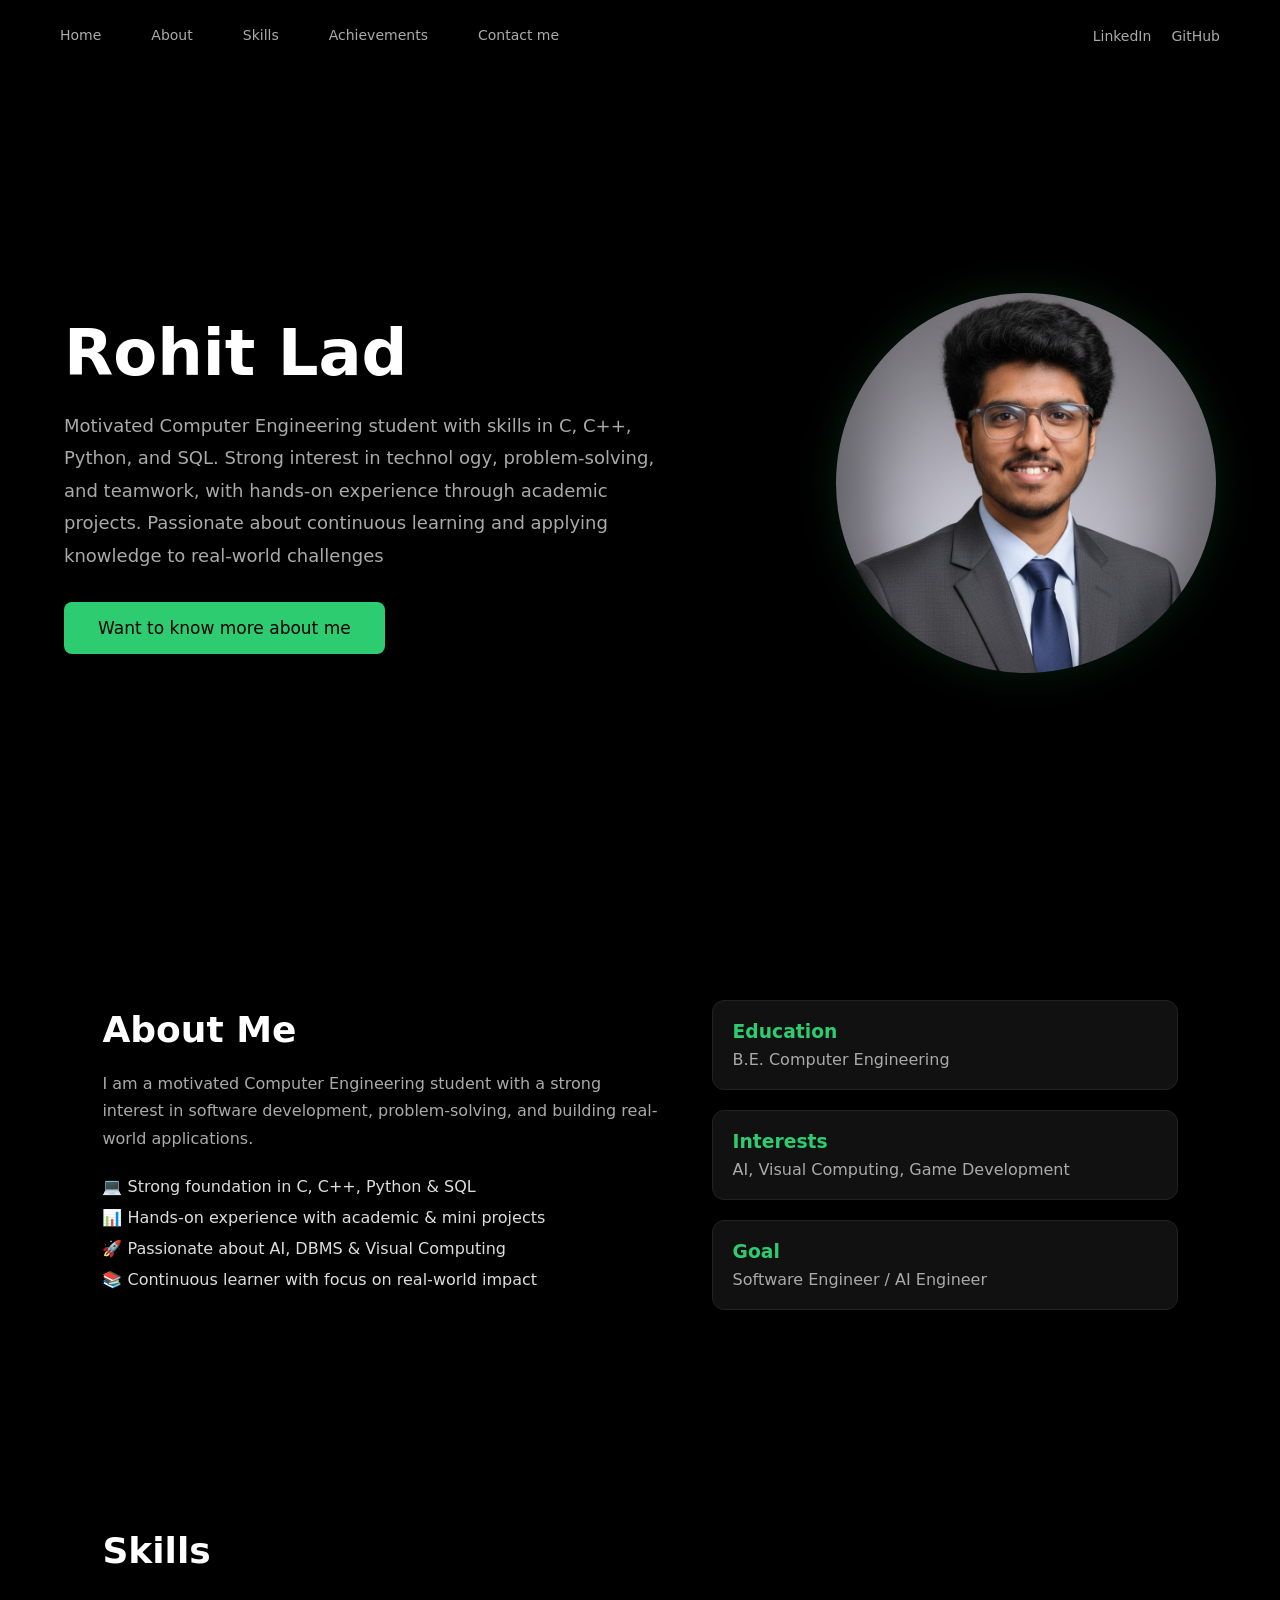
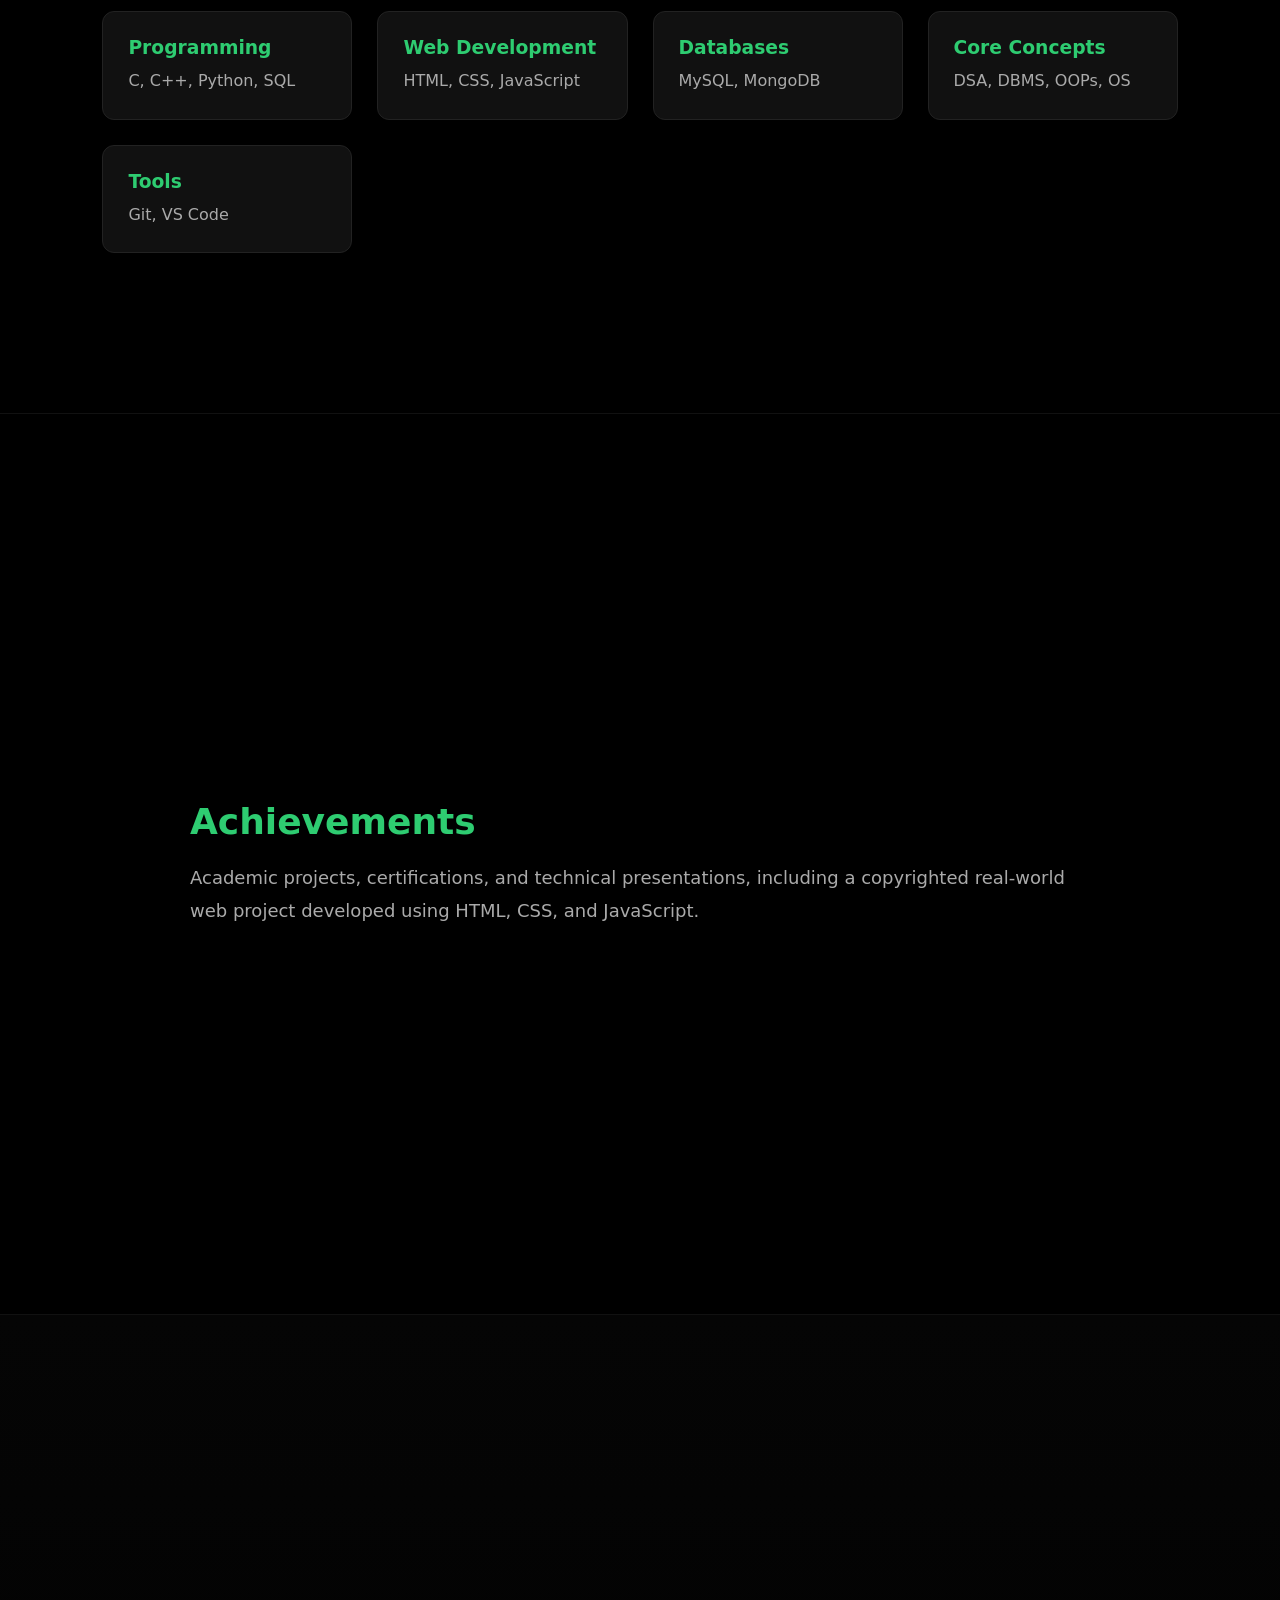
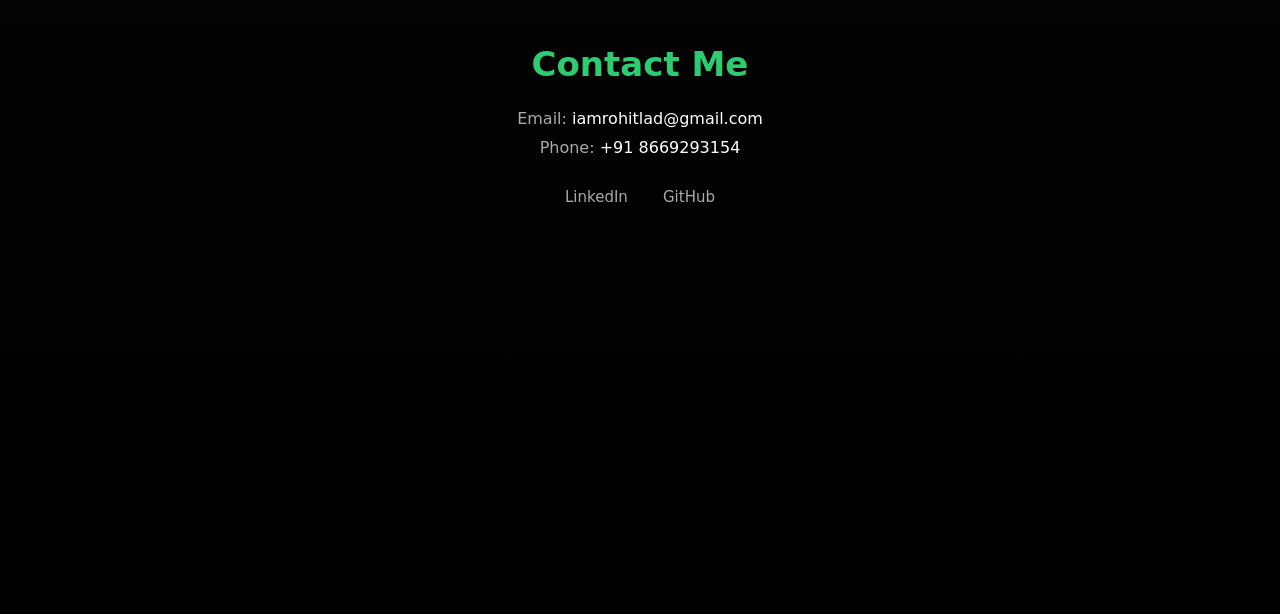
==== profile-website/index.html @ 9d4be301 "Initial commit: added repository structure" ====
<!DOCTYPE html>
<html lang="en">
<head>
    <meta charset="UTF-8">
    <meta name="viewport" content="width=device-width, initial-scale=1.0">
    <title>Rohit Lad | Portfolio</title>
    <link rel="stylesheet" href="style.css">
</head>
<body>
<!-- NAVBAR -->
<header class="navbar">
    <ul class="nav-center">
    <li><a href="#home" class="nav-link">Home</a></li>
    <li><a href="#about" class="nav-link">About</a></li>
    <li><a href="#skills" class="nav-link">Skills</a></li>
    <li><a href="#achievements" class="nav-link">Achievements</a></li>
    <li><a href="#contact" class="nav-link">Contact me</a></li>
</ul>


    <div class="nav-right">
        <a href="https://www.linkedin.com/in/rohit-lad-b9418b259/" target="_blank">LinkedIn</a>
        <a href="https://github.com/Ladrohit4492" target="_blank">GitHub</a>
    </div>
</header>


<section class="hero" id="home">
    <div class="hero-container">

        <div class="hero-left">
            <h1>Rohit Lad</h1>
            <p>
                Motivated Computer Engineering student with skills in C, C++, Python, and SQL. Strong interest in technol
ogy, problem-solving, and teamwork, with hands-on experience through academic projects. Passionate about
continuous learning and applying knowledge to real-world challenges
            </p>
            <button>Want to know more about me </button>
        </div>

        <div class="hero-right">
            <img src="assets/images/profile.png" alt="Profile Image">
        </div>

    </div>
</section>
<!-- About Me Section -->
<section class="about" id="about">
    <div class="about-container">

        <div class="about-left">
            <h2>About Me</h2>
            <p class="about-intro">
                I am a motivated Computer Engineering student with a strong
                interest in software development, problem-solving, and
                building real-world applications.
            </p>

            <ul class="about-points">
                <li>💻 Strong foundation in C, C++, Python & SQL</li>
                <li>📊 Hands-on experience with academic & mini projects</li>
                <li>🚀 Passionate about AI, DBMS & Visual Computing</li>
                <li>📚 Continuous learner with focus on real-world impact</li>
            </ul>
        </div>

        <div class="about-right">
            <div class="about-card">
                <h3>Education</h3>
                <p>B.E. Computer Engineering</p>
            </div>

            <div class="about-card">
                <h3>Interests</h3>
                <p>AI, Visual Computing, Game Development</p>
            </div>

            <div class="about-card">
                <h3>Goal</h3>
                <p>Software Engineer / AI Engineer</p>
            </div>
        </div>

    </div>
</section>

<!-- Skills Section -->
<section class="skills" id="skills">
    <h2>Skills</h2>

    <div class="skills-container">

        <div class="skill-card">
            <h3>Programming</h3>
            <p>C, C++, Python, SQL</p>
        </div>

        <div class="skill-card">
            <h3>Web Development</h3>
            <p>HTML, CSS, JavaScript</p>
        </div>

        <div class="skill-card">
            <h3>Databases</h3>
            <p>MySQL, MongoDB</p>
        </div>

        <div class="skill-card">
            <h3>Core Concepts</h3>
            <p>DSA, DBMS, OOPs, OS</p>
        </div>

        <div class="skill-card">
            <h3>Tools</h3>
            <p>Git, VS Code</p>
        </div>

    </div>
</section>

<section class="achievements" id="achievements">
    <div class="achievements-container">
        <h2>Achievements</h2>
        <p>
            Academic projects, certifications, and technical presentations,
            including a copyrighted real-world web project developed using
            HTML, CSS, and JavaScript.
        </p>
    </div>
</section>
<section class="contact" id="contact">
    <div class="contact-container">
        <h2>Contact Me</h2>
        <p>Email: <span>iamrohitlad@gmail.com</span></p>
        <p>Phone: <span>+91 8669293154</span></p>

        <div class="contact-links">
            <a href="https://www.linkedin.com/in/rohit-lad-b9418b259/" target="_blank">LinkedIn</a>
            <a href="https://github.com/Ladrohit4492" target="_blank">GitHub</a>
        </div>
    </div>
</section>




<script src="script.js"></script>
</body>
</html>
---- profile-website/style.css ----
* {
    margin: 0;
    padding: 0;
    box-sizing: border-box;
    font-family: system-ui, sans-serif;
}

body {
    background-color: #000;
    color: #fff;
}
html {
    scroll-behavior: smooth;
}
section {
    scroll-margin-top: 90px;
}
section {
    padding-top: 120px;
    padding-bottom: 120px;
}


/* NAVBAR */
.navbar {
    position: sticky;
    top: 0;
    z-index: 1000;

    height: 70px;
    padding: 0 60px;

    display: flex;
    align-items: center;
    justify-content: space-between;

    background: rgba(0, 0, 0, 0.85);
    backdrop-filter: blur(10px);
}

.nav-left {
    font-weight: bold;
    font-size: 20px;
}

.nav-center {
    list-style: none;
    display: flex;
    gap: 50px;
    color: #aaa;
    font-size: 14px;
}

.nav-right span {
    margin-left: 15px;
    cursor: pointer;
    color: #aaa;
}

.nav-right a {
    color: #aaa;
    margin-left: 15px;
    text-decoration: none;
    font-size: 14px;
}

.nav-right a:hover {
    color: #fff;
}

.nav-link {
    color:#aaa;
    text-decoration: none;
    transition: color 0.3s;
    -webkit-transition: color 0.3s;
    -moz-transition: color 0.3s;
    -ms-transition: color 0.3s;
    -o-transition: color 0.3s;
}

.nav-link:hover{
    color : #fff;
}

.nav-link.active {
    color: #2ecc71;
    font-weight: 600;
}

/* HERO */
.hero {
    min-height: calc(100vh - 70px);
    display: flex;
    align-items: center;
    justify-content: center;
}

.hero-container {
    width: 90%;
    max-width: 1400px;
    display: flex;
    justify-content: space-between;
    align-items: center;
}

/* LEFT */
.hero-left {
    max-width: 620px;
}

.hero-left h1 {
    font-size: clamp(48px, 5vw, 68px);
    margin-bottom: 20px;
}


.hero-left p {
    color: #aaa;
    line-height: 1.8;
    font-size: 18px;
    max-width: 600px;
    margin-bottom: 30px;
}


.hero-left button {
    background-color: #2ecc71;
    color: #000;
    border: none;
    padding: 16px 34px;
    font-size: 17px;
    border-radius: 8px;
    cursor: pointer;
}


/* WORKED WITH */
.worked-with {
    margin-top: 50px;
}

.worked-with p {
    color: #777;
    font-size: 14px;
    margin-bottom: 15px;
}

.logos {
    display: flex;
    gap: 20px;
}

.logos span {
    padding: 8px 14px;
    border: 1px solid #222;
    border-radius: 6px;
    font-size: 13px;
    color: #888;
}

.hero-right img {
    width: 380px;
    height: 380px;
    border-radius: 50%;
    object-fit: cover;
    box-shadow: 0 0 40px rgba(46, 204, 113, 0.15);
}


.skills {
    padding: 100px 8%;
    background-color: #000;
}

.skills h2 {
    font-size: 36px;
    margin-bottom: 40px;
}

.skills-container {
    display: grid;
    grid-template-columns: repeat(auto-fit, minmax(220px, 1fr));
    gap: 25px;
}

.skill-card {
    background: #111;
    border: 1px solid #222;
    padding: 25px;
    border-radius: 12px;
    transition: transform 0.3s, border 0.3s;
}

.skill-card h3 {
    margin-bottom: 10px;
    color: #2ecc71;
}

.skill-card p {
    color: #aaa;
    line-height: 1.6;
}

.skill-card:hover {
    transform: translateY(-6px);
    border-color: #2ecc71;
}

.about {
    padding: 100px 8%;
    background-color: #000;
}

.about-container {
    display: grid;
    grid-template-columns: 1.2fr 1fr;
    gap: 50px;
    align-items: center;
}

.about h2 {
    font-size: 36px;
    margin-bottom: 20px;
}

.about-intro {
    color: #aaa;
    line-height: 1.7;
    margin-bottom: 25px;
}

.about-points {
    list-style: none;
}

.about-points li {
    margin-bottom: 12px;
    color: #ddd;
}

/* RIGHT SIDE CARDS */
.about-right {
    display: grid;
    grid-template-columns: 1fr;
    gap: 20px;
}

.about-card {
    background: #111;
    border: 1px solid #222;
    padding: 20px;
    border-radius: 12px;
}

.about-card h3 {
    color: #2ecc71;
    margin-bottom: 8px;
}

.about-card p {
    color: #aaa;
}

.bottom-section {
    padding: 100px 8% 120px;
    background: linear-gradient(to bottom, #000, #050505);
}

.bottom-container {
    display: grid;
    grid-template-columns: repeat(auto-fit, minmax(280px, 1fr));
    gap: 40px;
    max-width: 1000px;
    margin: auto;
}

.bottom-card {
    background: #111;
    border: 1px solid #222;
    padding: 35px;
    border-radius: 14px;
    transition: transform 0.3s, border 0.3s;
}

.bottom-card h2 {
    font-size: 26px;
    margin-bottom: 15px;
    color: #2ecc71;
}

.bottom-card p {
    color: #aaa;
    line-height: 1.7;
    margin-bottom: 10px;
}

.bottom-card span {
    color: #fff;
    font-weight: 500;
}

.bottom-card:hover {
    transform: translateY(-6px);
    border-color: #2ecc71;
}

.skills {
    padding: 120px 8% 160px; /* extra bottom padding */
    background-color: #000;
    border-bottom: 1px solid #111;
}

.achievements {
    padding: 0 8%;
    background-color: #000;
}

.achievements-container {
    max-width: 900px;
    margin: auto;
}

.achievements h2 {
    font-size: 36px;
    color: #2ecc71;
    margin-bottom: 20px;
}

.achievements p {
    color: #aaa;
    line-height: 1.8;
    font-size: 18px;
}

.contact {
    padding: 0 8% 80px;
    background: linear-gradient(to top, #000, #050505);
    border-top: 1px solid #111;
}

.contact-container {
    max-width: 900px;
    margin: auto;
    text-align: center;
}

.contact h2 {
    font-size: 34px;
    color: #2ecc71;
    margin-bottom: 25px;
}

.contact p {
    color: #aaa;
    font-size: 16px;
    margin-bottom: 10px;
}

.contact span {
    color: #fff;
    font-weight: 500;
}

.contact-links {
    margin-top: 30px;
}

.contact-links a {
    color: #aaa;
    margin: 0 15px;
    text-decoration: none;
    font-size: 15px;
}

.contact-links a:hover {
    color: #2ecc71;
}

.achievements,
.contact {
    min-height: 100vh;
    display: flex;
    align-items: center;
}

.achievements-container,
.contact-container {
    width: 100%;
}
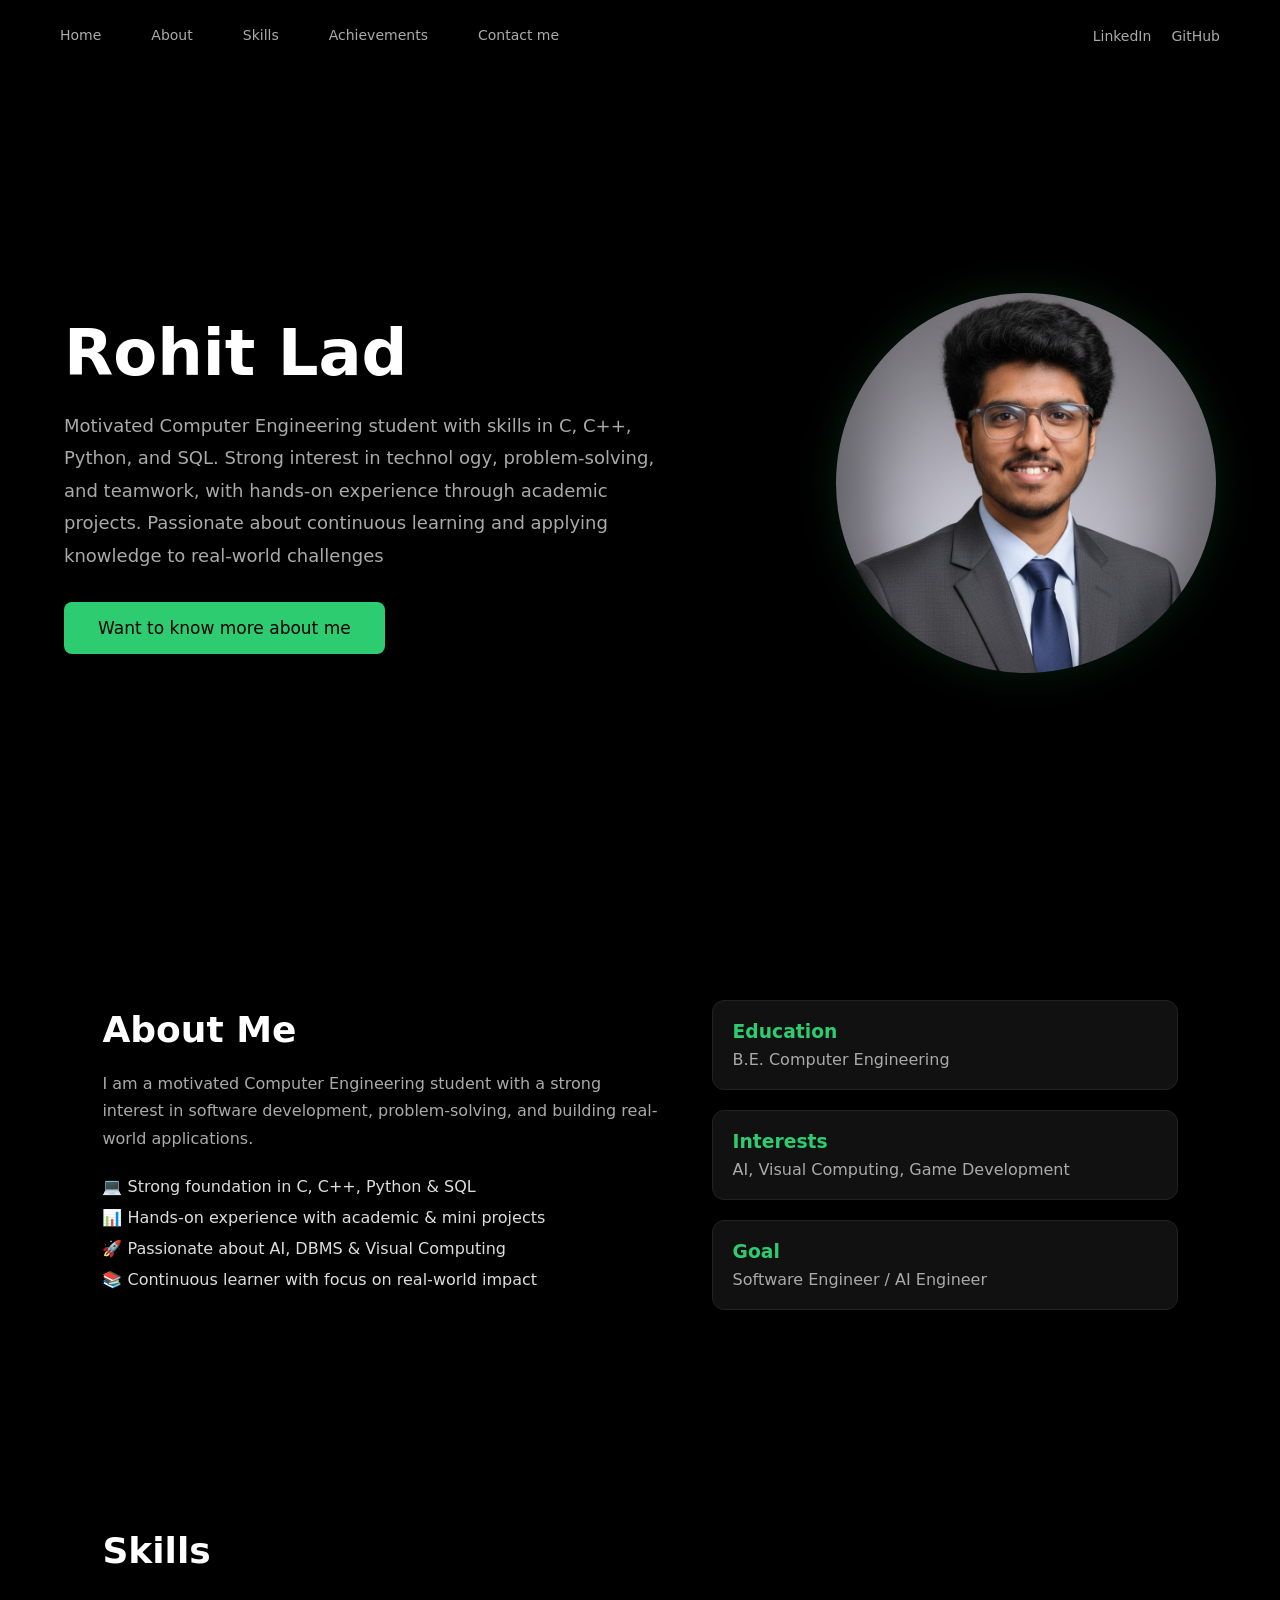
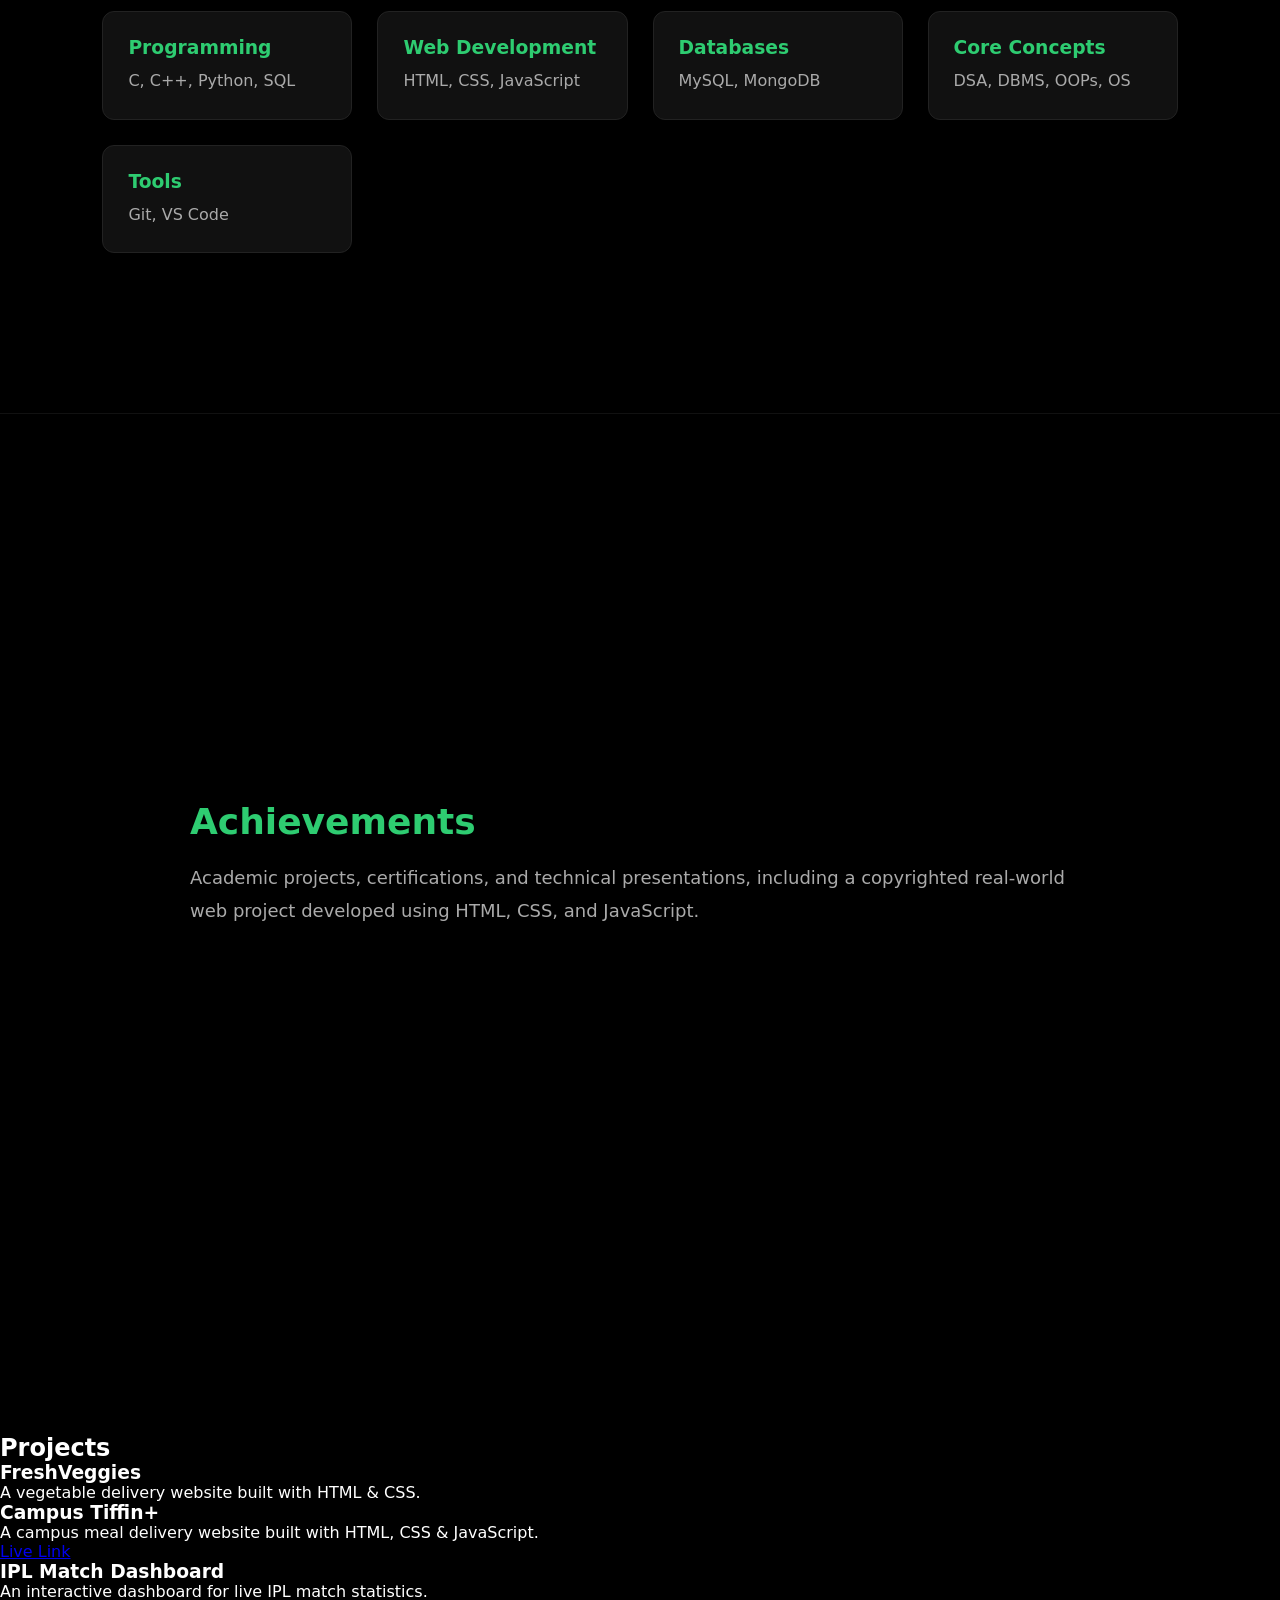
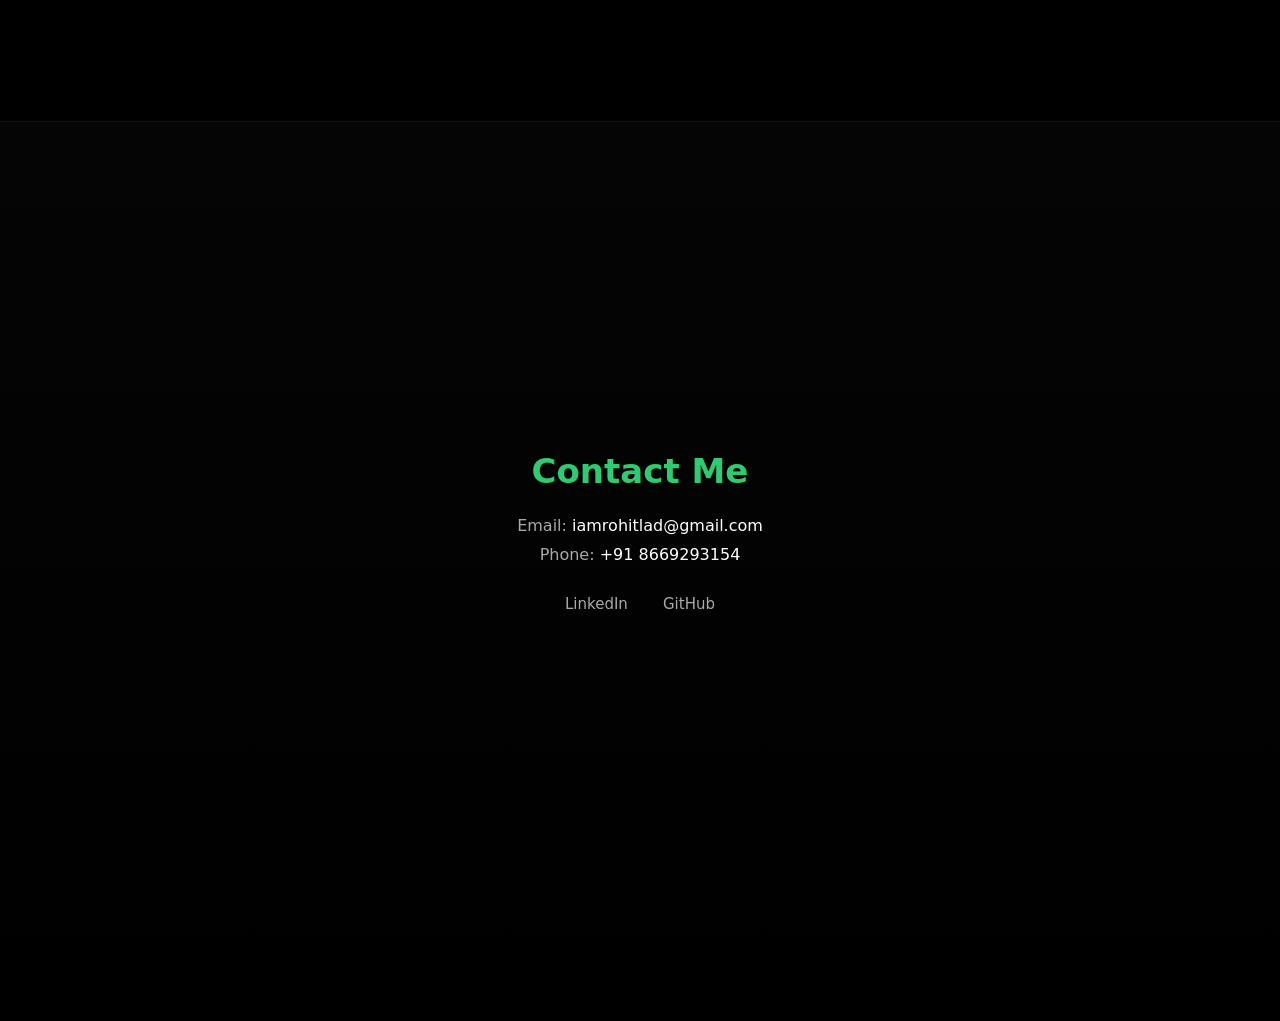
==== commit cc810939: "Added Projects section to profile website" ====
--- a/profile-website/index.html
+++ b/profile-website/index.html
@@ -128,6 +128,22 @@
         </p>
     </div>
 </section>
+<section id="projects">
+  <h2>Projects</h2>
+  <div class="project">
+    <h3>FreshVeggies</h3>
+    <p>A vegetable delivery website built with HTML & CSS.</p>
+  </div>
+  <div class="project">
+    <h3>Campus Tiffin+</h3>
+    <p>A campus meal delivery website built with HTML, CSS & JavaScript.</p>
+    <a href="https://ladrohit4492.github.io/campus-tiffin-plus/" target="_blank">Live Link</a>
+  </div>
+  <div class="project">
+    <h3>IPL Match Dashboard</h3>
+    <p>An interactive dashboard for live IPL match statistics.</p>
+  </div>
+</section>
 <section class="contact" id="contact">
     <div class="contact-container">
         <h2>Contact Me</h2>
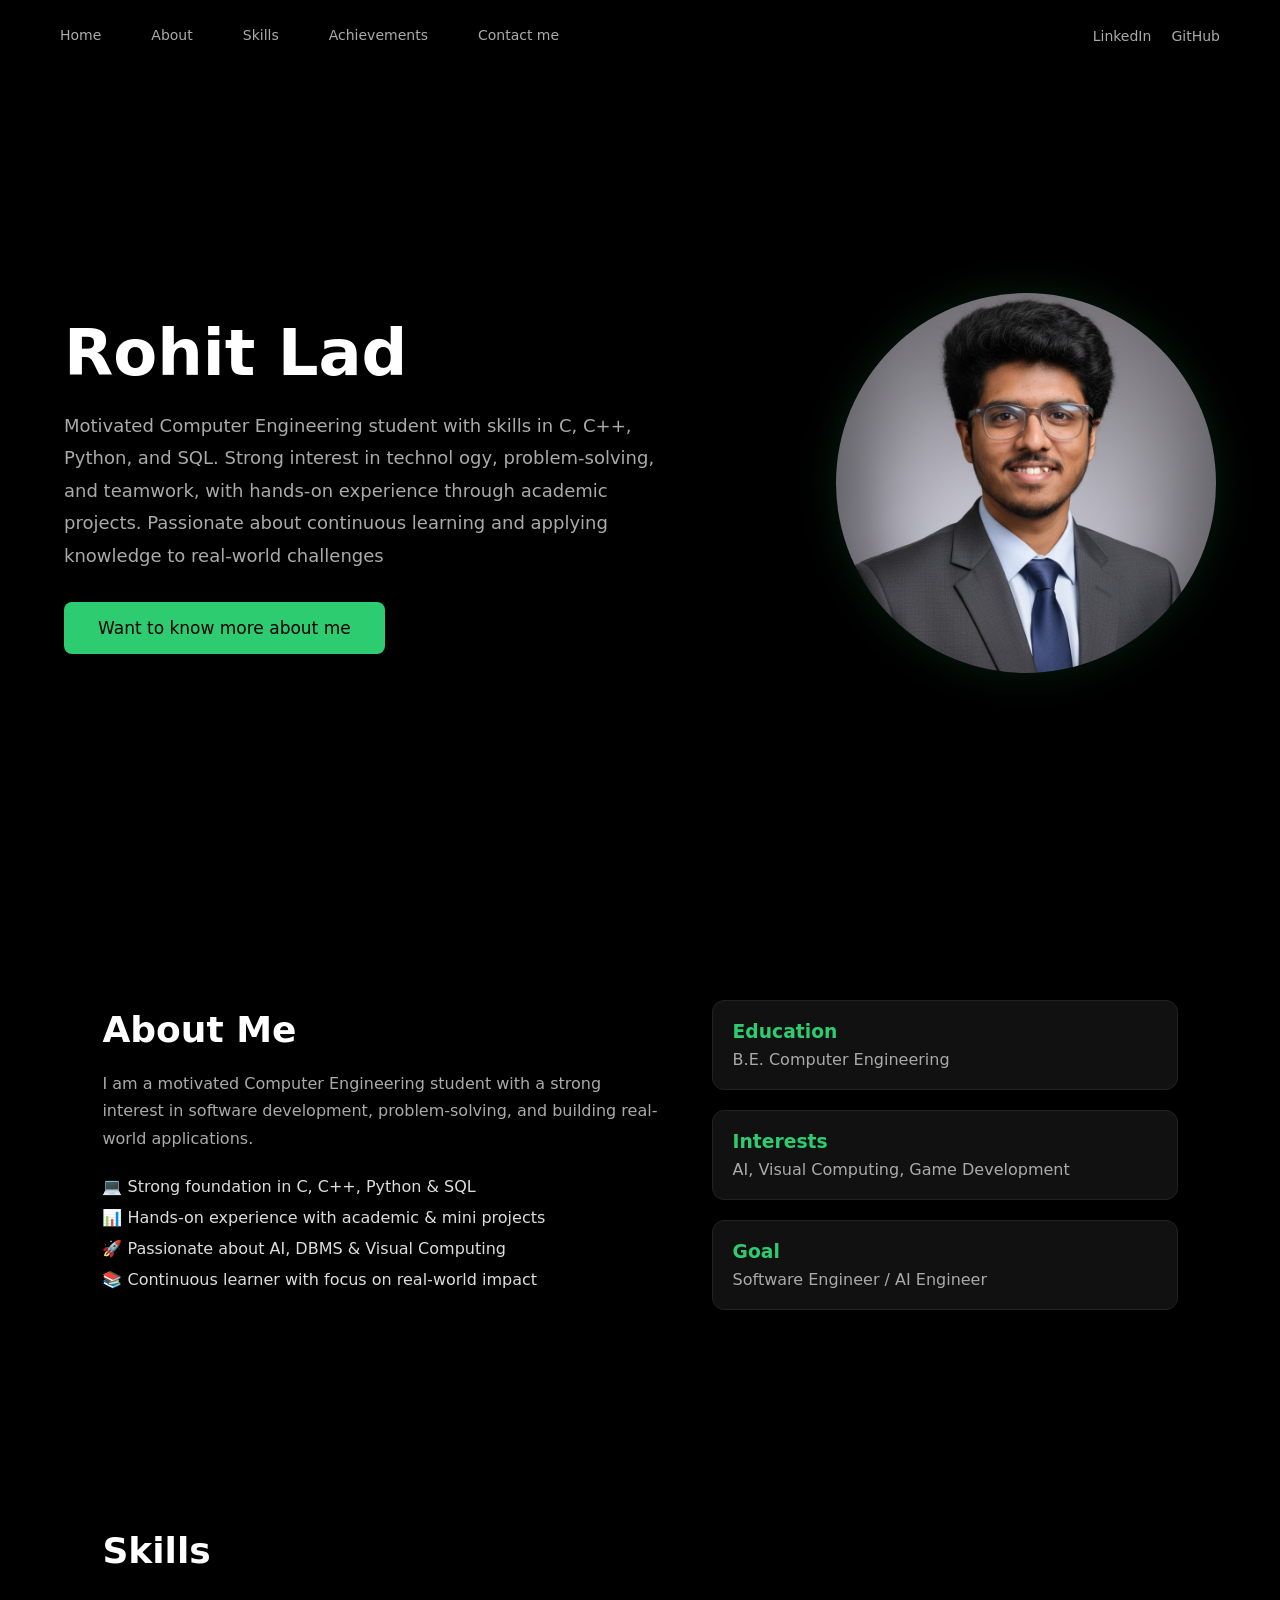
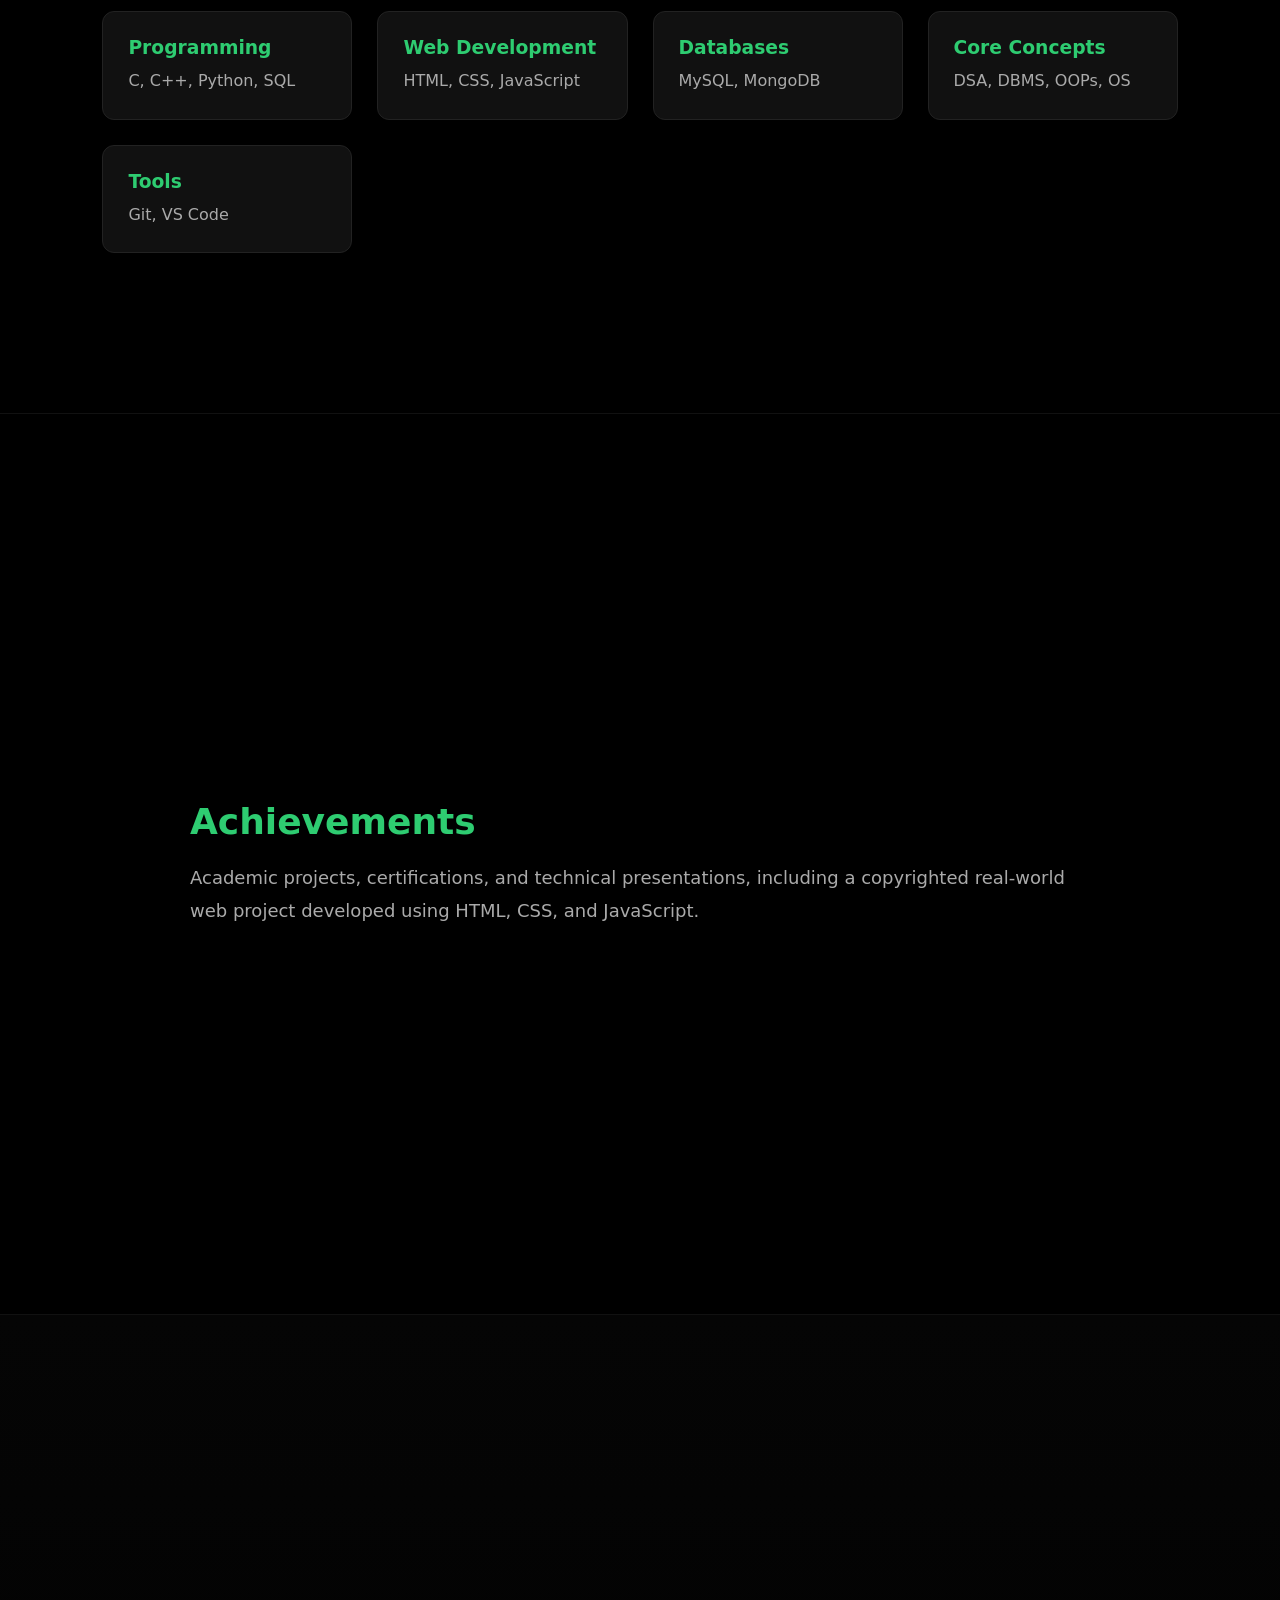
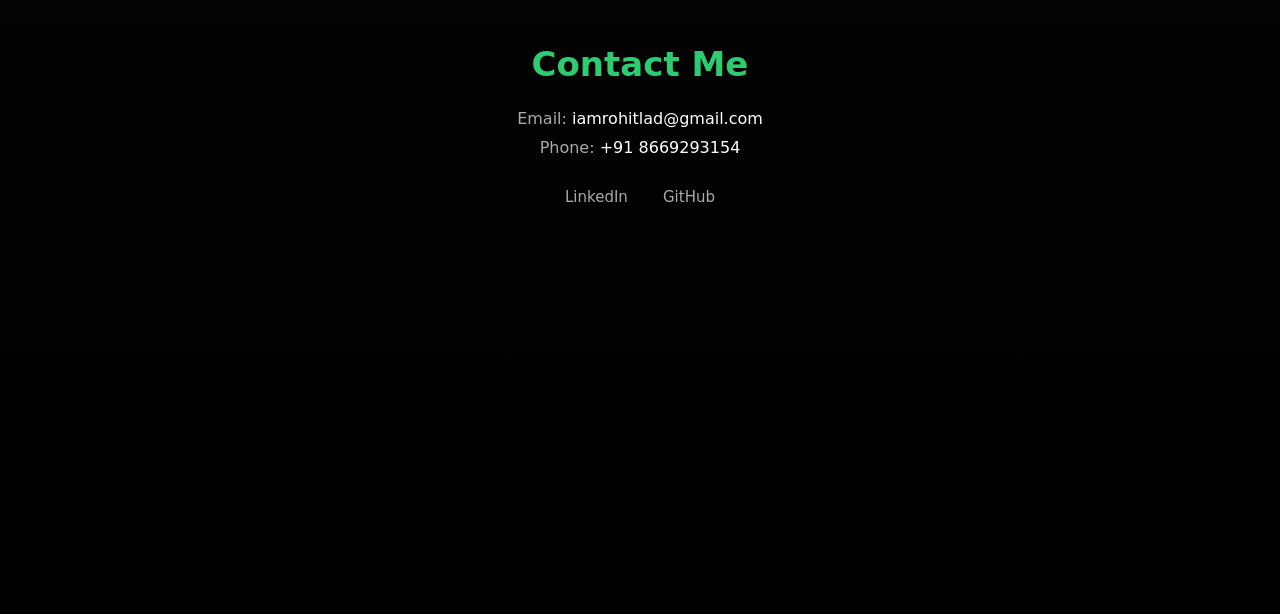
==== commit bb489bec: "Removed unstyled projects section" ====
--- a/profile-website/index.html
+++ b/profile-website/index.html
@@ -128,22 +128,7 @@
         </p>
     </div>
 </section>
-<section id="projects">
-  <h2>Projects</h2>
-  <div class="project">
-    <h3>FreshVeggies</h3>
-    <p>A vegetable delivery website built with HTML & CSS.</p>
-  </div>
-  <div class="project">
-    <h3>Campus Tiffin+</h3>
-    <p>A campus meal delivery website built with HTML, CSS & JavaScript.</p>
-    <a href="https://ladrohit4492.github.io/campus-tiffin-plus/" target="_blank">Live Link</a>
-  </div>
-  <div class="project">
-    <h3>IPL Match Dashboard</h3>
-    <p>An interactive dashboard for live IPL match statistics.</p>
-  </div>
-</section>
+
 <section class="contact" id="contact">
     <div class="contact-container">
         <h2>Contact Me</h2>
